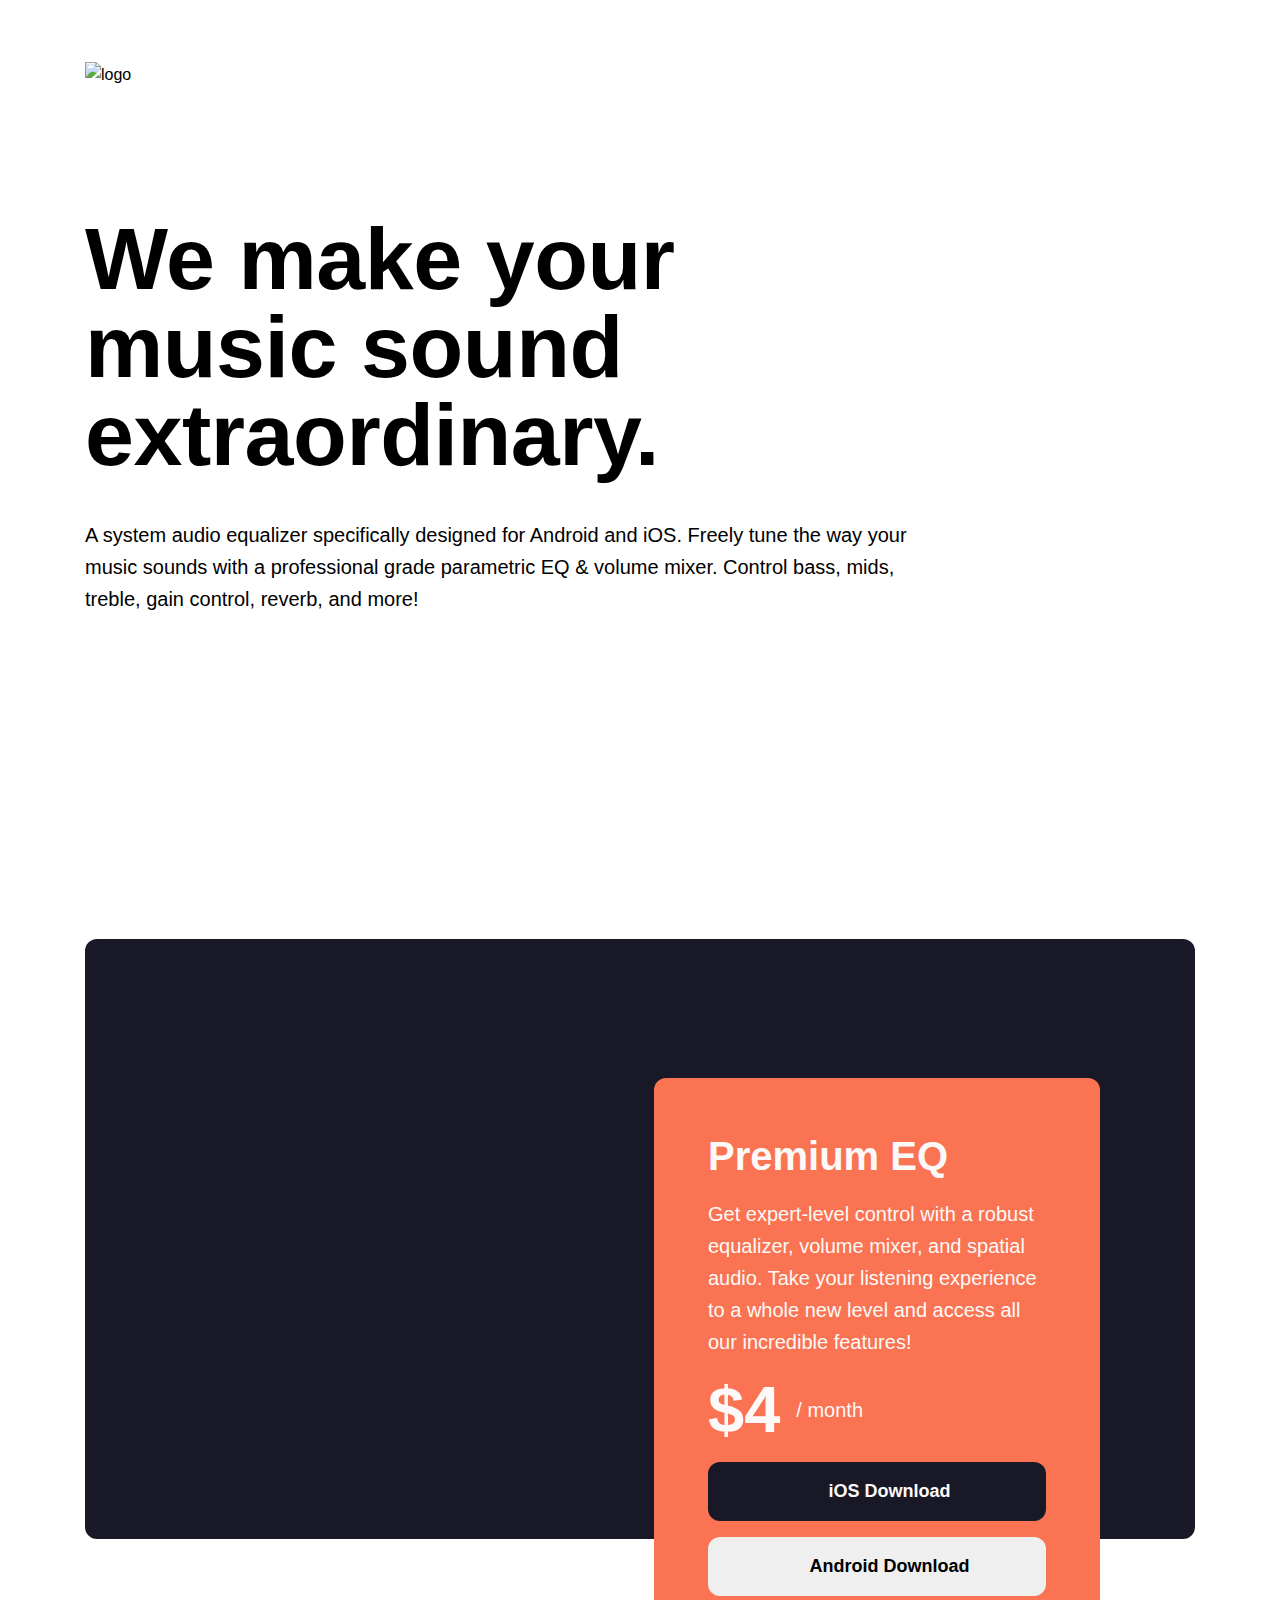
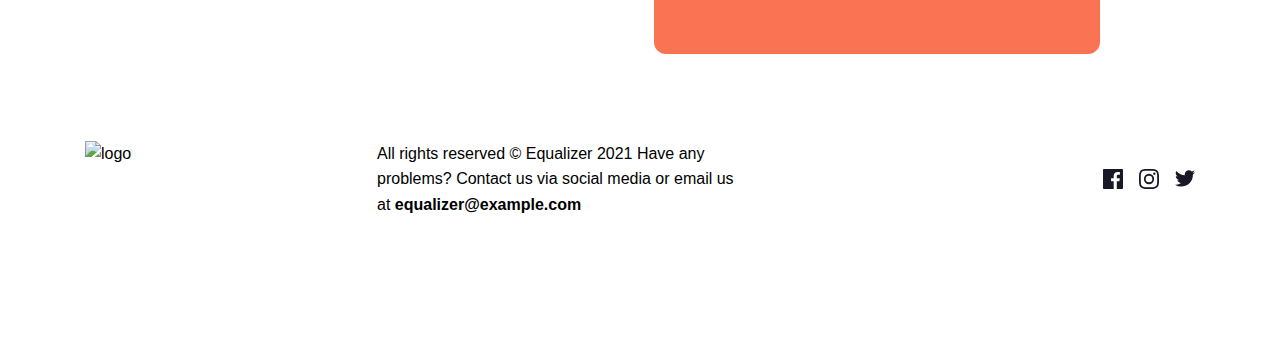
==== index.html @ 7c717d8b "update 2" ====
<!DOCTYPE html>
<html lang="en">

<head>
  <meta charset="UTF-8" />
  <meta name="viewport" content="width=device-width, initial-scale=1.0" />

  <link rel="icon" type="image/png" sizes="32x32" href="./assets/favicon-32x32.png" />

  <!-- Fonts -->

  <link rel="preconnect" href="https://api.fonts.coollabs.io" />
  <link href="https://api.fonts.coollabs.io/css2?family=IBM+Plex+Sans:wght@400;700&display=swap" rel="stylesheet" />

  <!-- CSS -->
  <link rel="stylesheet" href="reset.css" />
  <link rel="stylesheet" href="style.css" />

  <title>Frontend Mentor | Equalizer landing page</title>
</head>

<body>
  <header class="header">
    <img class="logo" src="assets/logo.svg" alt="logo" />
    <h1 class="header_title">We make your music sound extraordinary.</h1>
    <p class="header_p">
      A system audio equalizer specifically designed for Android and iOS.
      Freely tune the way your music sounds with a professional grade
      parametric EQ & volume mixer. Control bass, mids, treble, gain control,
      reverb, and more!
    </p>
  </header>
  <main class="promo">
    <img class="promo_app" src="assets/illustration-app.png" alt="" />
    <div class="promo_bg"></div>
    <div class="promo_card">
      <p class="promo_card_title">Premium EQ</p>
      <p class="promo_card_p">
        Get expert-level control with a robust equalizer, volume mixer, and
        spatial audio. Take your listening experience to a whole new level and
        access all our incredible features!
      </p>
      <p class="promo_card_price">
        <span class="price_span">$4</span> / month
      </p>
      <button class="button ios">iOS Download</button>
      <button class="button android">Android Download</button>
    </div>
  </main>
  <footer class="footer">
    <div class="logo"><img src="assets/logo.svg" alt="logo" /></div>

    <div class="flex_group">
      <div class="footer_p">
        <p>
          All rights reserved © Equalizer 2021 Have any problems? Contact us
          via social media or email us at
          <span class="footer_p_span">equalizer@example.com</span>
        </p>
      </div>
      <div class="footer_icons">
        <svg width="20" height="20" xmlns="http://www.w3.org/2000/svg">
          <path
            d="M18.896 0H1.104C.494 0 0 .494 0 1.104v17.793C0 19.506.494 20 1.104 20h9.58v-7.745H8.076V9.237h2.606V7.01c0-2.583 1.578-3.99 3.883-3.99 1.104 0 2.052.082 2.329.119v2.7h-1.598c-1.254 0-1.496.597-1.496 1.47v1.928h2.989l-.39 3.018h-2.6V20h5.098c.608 0 1.102-.494 1.102-1.104V1.104C20 .494 19.506 0 18.896 0Z" />
        </svg>
        <svg width="20" height="20" xmlns="http://www.w3.org/2000/svg">
          <path
            d="M10 1.802c2.67 0 2.987.01 4.042.059 2.71.123 3.975 1.409 4.099 4.099.048 1.054.057 1.37.057 4.04 0 2.672-.01 2.988-.057 4.042-.124 2.687-1.387 3.975-4.1 4.099-1.054.048-1.37.058-4.041.058-2.67 0-2.987-.01-4.04-.058-2.718-.124-3.977-1.416-4.1-4.1-.048-1.054-.058-1.37-.058-4.041 0-2.67.01-2.986.058-4.04.124-2.69 1.387-3.977 4.1-4.1 1.054-.048 1.37-.058 4.04-.058ZM10 0C7.284 0 6.944.012 5.877.06 2.246.227.227 2.242.061 5.877.01 6.944 0 7.284 0 10s.012 3.057.06 4.123c.167 3.632 2.182 5.65 5.817 5.817 1.067.048 1.407.06 4.123.06s3.057-.012 4.123-.06c3.629-.167 5.652-2.182 5.816-5.817.05-1.066.061-1.407.061-4.123s-.012-3.056-.06-4.122C19.777 2.249 17.76.228 14.124.06 13.057.01 12.716 0 10 0Zm0 4.865a5.135 5.135 0 1 0 0 10.27 5.135 5.135 0 0 0 0-10.27Zm0 8.468a3.333 3.333 0 1 1 0-6.666 3.333 3.333 0 0 1 0 6.666Zm5.338-9.87a1.2 1.2 0 1 0 0 2.4 1.2 1.2 0 0 0 0-2.4Z" />
        </svg>
        <svg class="twitter" width="20" height="17" xmlns="http://www.w3.org/2000/svg">
          <path
            d="M20 2.172a8.192 8.192 0 0 1-2.357.646 4.11 4.11 0 0 0 1.805-2.27 8.22 8.22 0 0 1-2.606.996A4.096 4.096 0 0 0 13.847.248c-2.65 0-4.596 2.472-3.998 5.037A11.648 11.648 0 0 1 1.392 1a4.109 4.109 0 0 0 1.27 5.478 4.086 4.086 0 0 1-1.858-.513c-.045 1.9 1.318 3.679 3.291 4.075a4.113 4.113 0 0 1-1.853.07 4.106 4.106 0 0 0 3.833 2.849A8.25 8.25 0 0 1 0 14.658a11.616 11.616 0 0 0 6.29 1.843c7.618 0 11.923-6.434 11.663-12.205A8.354 8.354 0 0 0 20 2.172Z" />
        </svg>
      </div>
    </div>
  </footer>
</body>


</html>
---- style.css ----
:root {
    --clr-hsl-cyan: 177, 68%, 64%;
    --clr-hsl-orange: 12, 94%, 65%;
    --clr-hsl-yellow: 33, 100%, 70%;
    --clr-hsl-white: 20, 33%, 98%;
    --clr-hsl-black: 244, 23%, 12%;

    /* Typography */
    --ff-body: 'IBM Plex Sans', sans-serif;

    --fw-regular: 400;
    --fw-bold: 700;

    --fs-xs: 1rem;
    --fs-s: 1.125rem;
    --fs-m: 1.25rem;
    --fs-xm: 2rem;
    --fs-l: 2.5rem;
    --fs-xl: 4rem;
    --fs-xxl: 5.5rem;

    --fs-span-price: 4.0625rem;
    --fs-price: var(--fs-m);
    --fs-button: var(--fs-s);
    --fs-footer-p: var(--fs-xs);

    /* Others */

    --spacing-xxs: 0.25rem;
    --spacing-xs: 0.5rem;
    --spacing-s: 0.75rem;
    --spacing-m: 1rem;
    --spacing-l: 1.5rem;
    --spacing-xl: 2rem;
    --spacing-xxl: 2.25rem;
    --spacing-xxxl: 2.5rem;

    --brd-radius: 0.75rem;
    --promo-bg-img: url(assets/bg-pattern-2.svg);

    /* Responsive */

    /* Resp - Layout */
    --grid-sml-columns: 1.5rem;
    --grid-big-column:
        min(100% - (var(--grid-sml-columns)*2), 69.375rem);
    --body-padding-top: 2.5rem;
    --body-padding-bottom: 5rem;
    --header-width: 100%;
    --top-logo-to-tittle: 4rem;
    --tittle-padding-bottom: 1.25rem;
    --header-p-to-promo: 4.25rem;
    --promo-to-footer: 4rem;
    --promo-height: 64rem;
    --promo-grid-column: 1/-1;
    --card-padding-block: 3rem;
    --card-padding-inline: 2.25rem;
    --card-title-padding-bottom: 0.75rem;
    --card-height: 34.125rem;
    --promo-app-width-responsive: 55.6%;
    --footer-p-width: 100%;

    --promo-row-1: 6.125rem;
    --promo-row-2: 37.5rem;
    --promo-row-3: 20.375rem;

    --promo-app-width: 13rem;
    --promo-app-translate: 5rem;
    --promo-card-width: 100%;
    --promo-card-height: 34.125rem;
    --promo-card-translate: 0rem;

    --bg-image: url(assets/bg-main-mobile.png);

    /* Resp - FS */
    --fs-title: 2.5rem;
    --fs-header-p: 1rem;
    --fs-card-title: 2rem;
    --fs-card-p: 1.125rem;

}

body {
    display: grid;
    place-content: center;
    grid-template-columns: var(--grid-sml-columns) var(--grid-big-column) var(--grid-sml-columns);
    padding-top: var(--body-padding-top);
    padding-bottom: var(--body-padding-bottom);
    font-family: var(--ff-body);
    background-image: var(--bg-image);
    background-repeat: no-repeat;
}

.header,
.promo,
.footer {
    grid-column: 2/3;
}

.header_title,
.header_p {
    max-width: var(--header-width);
}

.header>.logo {
    padding-bottom: var(--top-logo-to-tittle);
}

.header_title {
    font-size: var(--fs-title);
    font-weight: var(--fw-bold);
    line-height: 100%;
    letter-spacing: -0.455px;
    padding-bottom: var(--tittle-padding-bottom);
}

.header_p {
    font-size: var(--fs-header-p);
    padding-bottom: var(--header-p-to-promo);
}

.promo {
    height: var(--promo-height);
    grid-column: var(--promo-grid-column);
    display: grid;
    place-content: center;
    justify-content: center;
    grid-template-columns: var(--promo-columns);
    grid-template-columns: 1fr;
    grid-template-rows:
        var(--promo-row-1) var(--promo-row-2) var(--promo-row-3);

}

.promo_bg {
    grid-column: 1/-1;
    grid-row: 2/3;
    background-color: hsla(var(--clr-hsl-black), 1);
    border-radius: var(--brd-radius);
    background-image: var(--promo-bg-img);
    background-repeat: no-repeat;
    background-position: top;
    z-index: 1;
}

.promo_app {
    grid-column: 1/-1;
    transform: translateX(5rem);
    grid-row: 1/3;
    max-width: var(--promo-app-width);
    z-index: 2;
}

.promo_card {
    grid-column: 1/-1;
    justify-self: last baseline;
    transform: translateX(var(--promo-card-translate));
    max-width: var(--promo-card-width);
    grid-row: 2/4;
    align-self: last baseline;
    z-index: 3;
    background-color: hsla(var(--clr-hsl-orange), 1);
    border-radius: var(--brd-radius);
    display: grid;
    padding-inline: var(--card-padding-inline);
    padding-block: var(--card-padding-block);
    color: hsla(var(--clr-hsl-white), 1);
    max-height: var(--promo-card-height);
}

.promo_card_title {
    font-size: var(--fs-card-title);
    font-weight: var(--fw-bold);
    line-height: 2.5rem;
    align-self: center;
    padding-bottom: var(--card-title-padding-bottom);
}

.promo_card_p {
    font-size: var(--fs-card-p);
    width: 100%;
}

.promo_card_price {
    font-size: var(--fs-price);
    display: flex;
    justify-content: flex-start;
    align-items: center;
    gap: 1rem;
}

.price_span {
    font-size: var(--fs-span-price);
    font-weight: var(--fw-bold);
}

.button {
    border: none;
    border-radius: var(--brd-radius);
    padding-block: 0.9375rem;
    font-size: var(--fs-button);
    font-weight: var(--fw-bold);
    display: flex;
    gap: 0.5rem;
    justify-content: center;
    align-items: center;
}

.ios {
    background-color: hsla(var(--clr-hsl-black), 1);
    color: hsla(var(--clr-hsl-white), 1);
    margin-bottom: 1rem;
}

.ios::before {
    content: "";
    background-image: url("assets/icon-apple.svg");
    width: 17.08px;
    height: 20px;
    transform: translateY(-1px);
}

.android::before {
    content: "";
    background-image: url("assets/icon-android.svg");
    width: 17.08px;
    height: 20px;
}


.ios:is(:hover, :focus) {
    background-color: hsla(var(--clr-hsl-cyan), 1);
}

.android:is(:hover, :focus) {
    background-color: hsla(var(--clr-hsl-yellow), 1);
}

.footer {
    padding-top: var(--promo-to-footer);
    display: flex;
    flex-direction: column;
}

.footer>.logo {
    padding-bottom: 2rem;
}

.flex_group {
    display: flex;
    flex-direction: column;
    gap: 4rem;

}

.footer_p {
    font-size: var(--fs-footer-p);
    max-width: var(--footer-p-width);
}

.footer_p_span {
    font-weight: var(--fw-bold);
}


.footer_icons {
    display: flex;
    gap: 1rem;
    fill: hsla(var(--clr-hsl-black), 1);
    align-items: center;
}

svg:is(:hover, :focus) {
    fill: hsla(var(--clr-hsl-orange), 1);
}


@media (min-width:40rem) and (max-width: 69.3125rem) {
    :root {
        --grid-sml-columns: 2rem;
        --body-padding-top: 3.875rem;
        --body-padding-bottom: 5.3125rem;
        --header-width: 74%;
        --top-logo-to-tittle: 5.9375rem;
        --tittle-padding-bottom: 1.625rem;
        --header-p-to-promo: 6.9375rem;
        --promo-to-footer: 5.4375rem;
        --promo-height: 52.125rem;
        --promo-grid-column: 2/3;
        --card-padding-inline: 3rem;
        --promo-app-width-responsive: 38%;
        --footer-p-width: 22.875rem;
        --promo-row-1: 8.625rem;
        --promo-row-3: 6rem;
        --promo-app-width: 16.875rem;
        --promo-app-translate: 4rem;
        --promo-card-width: 25rem;
        --promo-card-translate: -3.625rem;


        --fs-title: 4rem;
        --fs-header-p: 1.125rem;

        --bg-image: url(assets/bg-main-tablet.png);
    }

    .flex_group {
        flex-direction: row;
        justify-content: space-between;
        gap: 0;
    }

    .header {
        background-image: url("assets/bg-pattern-1.svg");
        background-repeat: no-repeat;
        background-position: right top;
        background-size: 13.5rem;
    }


}

@media (min-width: 69.375rem) {
    :root {
        --grid-sml-columns: 2rem;

        --body-padding-top: 3.875rem;
        --body-padding-bottom: 8.625rem;
        --header-width: 54rem;
        --top-logo-to-tittle: 7.9375rem;
        --tittle-padding-bottom: 2.5rem;
        --header-p-to-promo: 6.9375rem;
        --promo-to-footer: 5.4375rem;
        --promo-height: 58rem;
        --promo-grid-column: 2/3;
        --card-padding-block: 3.625rem;
        --card-padding-inline: 3.375rem;
        --card-title-padding-bottom: 1.375rem;
        --card-height: 39.0625rem;
        --promo-app-width-responsive: 25%;
        --footer-p-width: 22.875rem;
        --promo-row-1: 13.3125rem;
        --promo-row-3: 7.1875rem;
        --promo-app-width: 17.5rem;
        --promo-app-translate: 7.375rem;
        --promo-card-width: 27.875rem;
        --promo-card-height: 39.0625rem;
        --promo-card-translate: -5.9375rem;


        --fs-title: 5.5rem;
        --fs-header-p: 1.25rem;
        --fs-card-title: 2.5rem;
        --fs-card-p: 1.25rem;

        --bg-image: url(assets/bg-main-desktop.png);
    }

    .footer {
        flex-direction: row;
        justify-content: space-between;
    }

    .flex_group {
        flex-direction: row;
        justify-content: space-between;
        gap: 22.5rem;
    }

    .header {
        background-image: url("assets/bg-pattern-1.svg");
        background-repeat: no-repeat;
        background-position: right top;
        background-size: 14rem;
    }

}
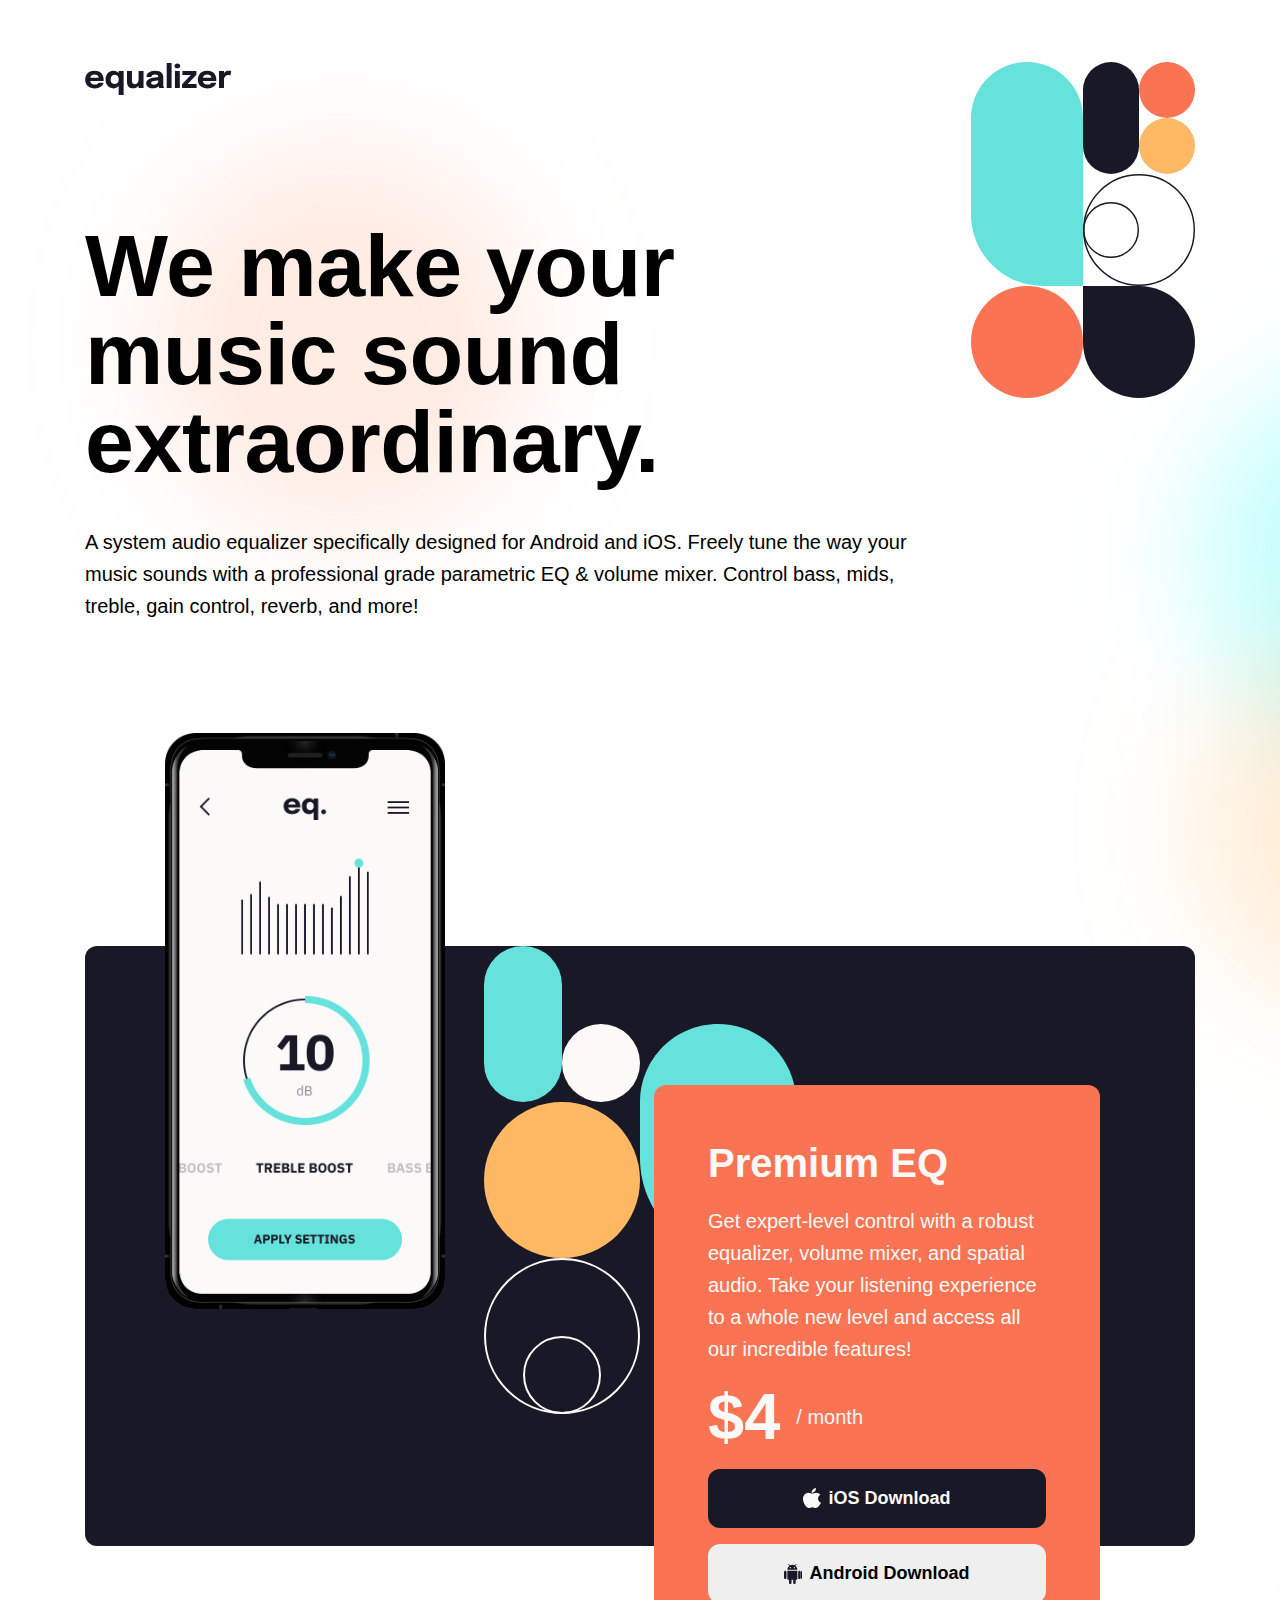
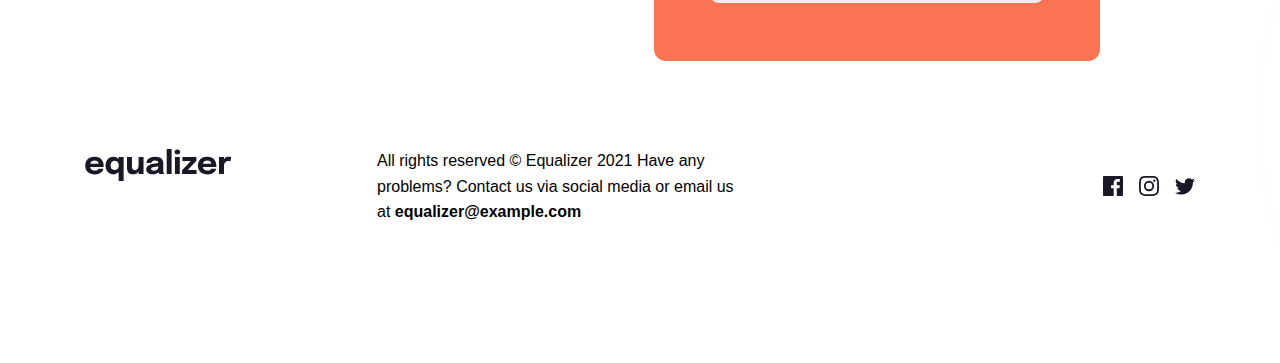
==== commit d16c6483: "update 3" ====
--- a/index.html
+++ b/index.html
@@ -5,7 +5,7 @@
   <meta charset="UTF-8" />
   <meta name="viewport" content="width=device-width, initial-scale=1.0" />
 
-  <link rel="icon" type="image/png" sizes="32x32" href="./assets/favicon-32x32.png" />
+  <link rel="icon" type="image/png" sizes="32x32" href="starter-code/assets/favicon-32x32.png" />
 
   <!-- Fonts -->
 
@@ -21,7 +21,7 @@
 
 <body>
   <header class="header">
-    <img class="logo" src="assets/logo.svg" alt="logo" />
+    <img class="logo" src="starter-code/assets/logo.svg" alt="logo" />
     <h1 class="header_title">We make your music sound extraordinary.</h1>
     <p class="header_p">
       A system audio equalizer specifically designed for Android and iOS.
@@ -31,7 +31,7 @@
     </p>
   </header>
   <main class="promo">
-    <img class="promo_app" src="assets/illustration-app.png" alt="" />
+    <img class="promo_app" src="starter-code/assets/illustration-app.png" alt="" />
     <div class="promo_bg"></div>
     <div class="promo_card">
       <p class="promo_card_title">Premium EQ</p>
@@ -48,7 +48,7 @@
     </div>
   </main>
   <footer class="footer">
-    <div class="logo"><img src="assets/logo.svg" alt="logo" /></div>
+    <div class="logo"><img src="starter-code/assets/logo.svg" alt="logo" /></div>
 
     <div class="flex_group">
       <div class="footer_p">
--- a/style.css
+++ b/style.css
@@ -36,7 +36,7 @@
     --spacing-xxxl: 2.5rem;
 
     --brd-radius: 0.75rem;
-    --promo-bg-img: url(assets/bg-pattern-2.svg);
+    --promo-bg-img: url(starter-code/assets/bg-pattern-2.svg);
 
     /* Responsive */
 
@@ -70,7 +70,7 @@
     --promo-card-height: 34.125rem;
     --promo-card-translate: 0rem;
 
-    --bg-image: url(assets/bg-main-mobile.png);
+    --bg-image: url(starter-code/assets/bg-main-mobile.png);
 
     /* Resp - FS */
     --fs-title: 2.5rem;
@@ -214,7 +214,7 @@
 
 .ios::before {
     content: "";
-    background-image: url("assets/icon-apple.svg");
+    background-image: url("starter-code/assets/icon-apple.svg");
     width: 17.08px;
     height: 20px;
     transform: translateY(-1px);
@@ -222,7 +222,7 @@
 
 .android::before {
     content: "";
-    background-image: url("assets/icon-android.svg");
+    background-image: url("starter-code/assets/icon-android.svg");
     width: 17.08px;
     height: 20px;
 }
@@ -301,7 +301,7 @@
         --fs-title: 4rem;
         --fs-header-p: 1.125rem;
 
-        --bg-image: url(assets/bg-main-tablet.png);
+        --bg-image: url(starter-code/assets/bg-main-tablet.png);
     }
 
     .flex_group {
@@ -311,7 +311,7 @@
     }
 
     .header {
-        background-image: url("assets/bg-pattern-1.svg");
+        background-image: url("starter-code/assets/bg-pattern-1.svg");
         background-repeat: no-repeat;
         background-position: right top;
         background-size: 13.5rem;
@@ -353,7 +353,7 @@
         --fs-card-title: 2.5rem;
         --fs-card-p: 1.25rem;
 
-        --bg-image: url(assets/bg-main-desktop.png);
+        --bg-image: url(starter-code/assets/bg-main-desktop.png);
     }
 
     .footer {
@@ -368,7 +368,7 @@
     }
 
     .header {
-        background-image: url("assets/bg-pattern-1.svg");
+        background-image: url("starter-code/assets/bg-pattern-1.svg");
         background-repeat: no-repeat;
         background-position: right top;
         background-size: 14rem;
